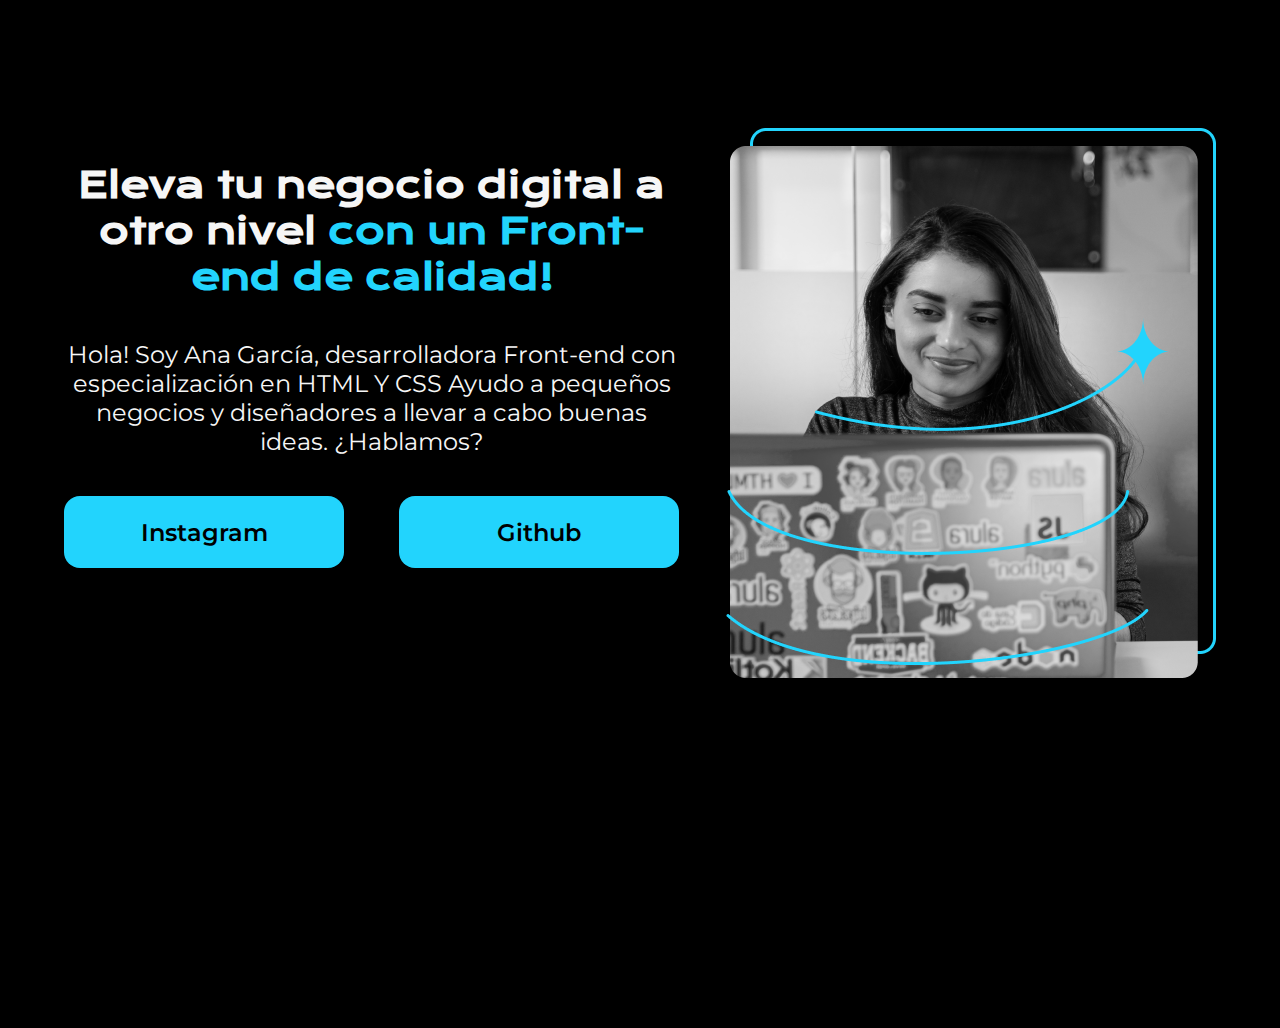
==== index.html @ aa78032e "primera carga de pagina html" ====
<!DOCTYPE html>
<html lang="es-Es">
<head>
    <meta charset="UTF-8">
    <meta name="viewport" content="width=device-width, initial-scale=1.0">
    <title>Portafolio</title>
    <link rel="stylesheet" href="style.css">
</head>
<body>
    <header></header>
    <main class="principal">
        <section class="principal_seccion">
            <h1>Eleva tu negocio digital a otro nivel <strong class="titulo-color">con un Front-end de calidad!</strong></h1>
            <p>
                Hola! Soy Ana García, desarrolladora Front-end con 
                especialización en HTML Y CSS Ayudo a pequeños 
                negocios y diseñadores a llevar a cabo buenas ideas. ¿Hablamos?
            </p>
            <div class="principal_enlaces">
                <a href="https://instagram.com">Instagram</a>
                <a href="https://github.com/jeshua2829">Github</a>
            </div>
        </section> 
        <img src="sources/Imagem.png" alt="">
    </main>
    <footer></footer>
</body>
</html>
---- style.css ----
@import url('https://fonts.googleapis.com/css2?family=Krona+One&family=Montserrat:ital,wght@0,100..900;1,100..900&display=swap');
*{
    padding: 0;
    margin: 0;
}

body{

    background-color: #000000;
    color: #F6F6F6;
    height: 100vh;
    box-sizing: border-box;
}

h1{
    font-family: 'Krona one', sans-serif;
    font-size: 36px;
}

a{
    background-color: #22D4FD;
    color: #000000;
    width: 280px;
    padding: 21.5px 0;
    border-radius: 16px;
    font-weight: 600;
    text-decoration: none;
    font-size: 24px;
    font-family: 'Montserrat', sans-serif;
}

p{
    font-family: 'Montserrat', sans-serif;
    font-size: 24px;
}

.titulo-color{
    color: #22D4FD;
}
.principal{
    display: flex;
    text-align: center;
    margin: 10% 5%;
    justify-content: space-between;
    align-items: center;
}

.principal_seccion{
    width: 615px;
    height: 482px;
    display: flex;
    flex-direction: column;
    gap: 40px;
}
.principal_enlaces{
    display: flex;
    justify-content: space-between;
}
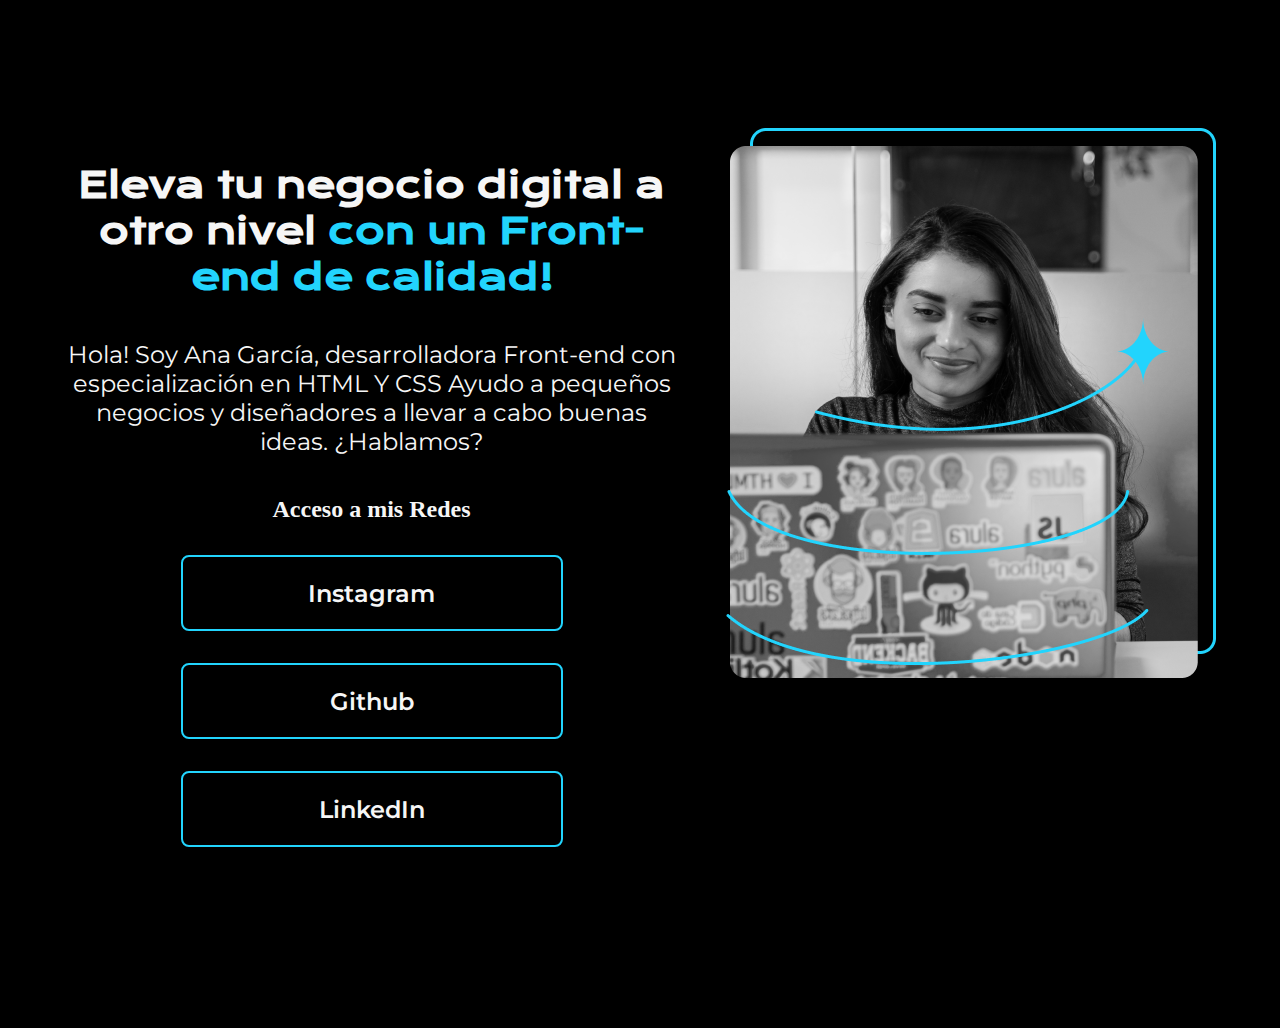
==== commit d1cc0490: "actualizacion de botones y subtitulo" ====
--- a/index.html
+++ b/index.html
@@ -17,8 +17,10 @@
                 negocios y diseñadores a llevar a cabo buenas ideas. ¿Hablamos?
             </p>
             <div class="principal_enlaces">
+                <h2 class="pincipal_enlaces_titulo">Acceso a mis Redes</h2>
                 <a href="https://instagram.com">Instagram</a>
-                <a href="https://github.com/jeshua2829">Github</a>
+                <a href="https://github.com">Github</a>
+                <a href="https://www.linkedin.com">LinkedIn</a>
             </div>
         </section> 
         <img src="sources/Imagem.png" alt="">
--- a/style.css
+++ b/style.css
@@ -18,15 +18,15 @@
 }
 
 a{
-    background-color: #22D4FD;
-    color: #000000;
-    width: 280px;
+    color: #F6F6F6;
+    width: 378px;
     padding: 21.5px 0;
-    border-radius: 16px;
+    border-radius: 8px;
     font-weight: 600;
     text-decoration: none;
     font-size: 24px;
     font-family: 'Montserrat', sans-serif;
+    border: 2px solid #22D4FD;
 }
 
 p{
@@ -55,4 +55,12 @@
 .principal_enlaces{
     display: flex;
     justify-content: space-between;
+    flex-direction: column;
+    align-items: center;
+    gap: 32px;
+}
+.pincipal_enlaces_subtitulo{
+    font-family: 'Krona one', sans-serif;
+    font-size: 24px;
+    font-weight: 400;
 }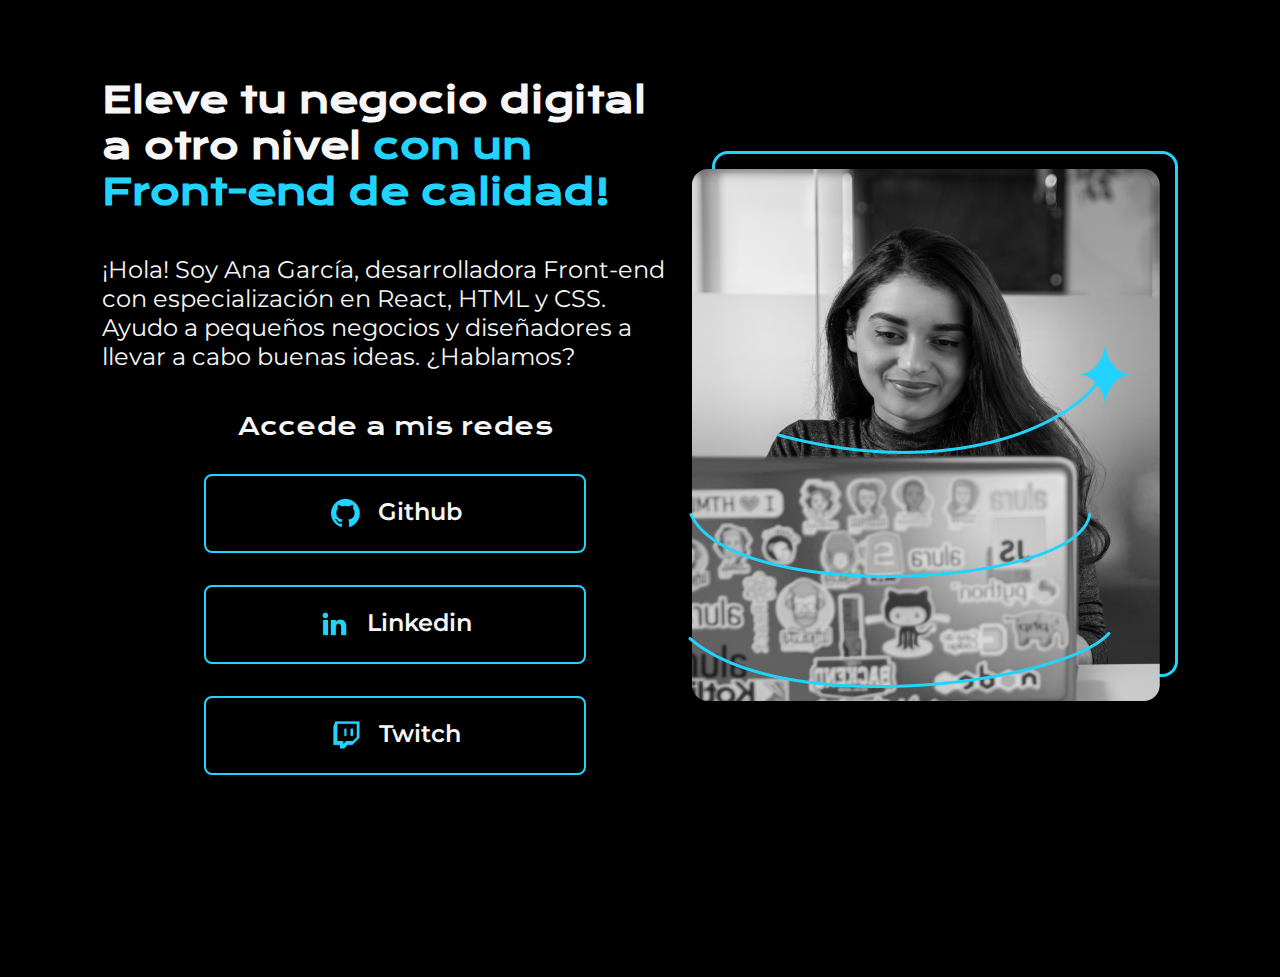
==== commit 06d384c2: "acomodando iconos y agregando accion hover" ====
--- a/index.html
+++ b/index.html
@@ -6,24 +6,39 @@
     <title>Portafolio</title>
     <link rel="stylesheet" href="style.css">
 </head>
+</head>
 <body>
     <header></header>
-    <main class="principal">
-        <section class="principal_seccion">
-            <h1>Eleva tu negocio digital a otro nivel <strong class="titulo-color">con un Front-end de calidad!</strong></h1>
-            <p>
-                Hola! Soy Ana García, desarrolladora Front-end con 
-                especialización en HTML Y CSS Ayudo a pequeños 
-                negocios y diseñadores a llevar a cabo buenas ideas. ¿Hablamos?
-            </p>
-            <div class="principal_enlaces">
-                <h2 class="pincipal_enlaces_titulo">Acceso a mis Redes</h2>
-                <a href="https://instagram.com">Instagram</a>
-                <a href="https://github.com">Github</a>
-                <a href="https://www.linkedin.com">LinkedIn</a>
-            </div>
-        </section> 
-        <img src="sources/Imagem.png" alt="">
+    <main class="presentacion">
+        <section class="presentacion__contenido">
+            <h1 class="presentacion__contenido__titulo">
+                Eleve tu negocio digital a otro nivel 
+                <strong class="titulo-destaque">con un Front-end de calidad!
+                </strong></h1>
+                <p class="presentacion__contenido__texto">¡Hola! Soy Ana García, desarrolladora Front-end con
+                    especialización en React, HTML y CSS. Ayudo a pequeños
+                    negocios y diseñadores a llevar a cabo buenas ideas.
+                    ¿Hablamos?
+
+                </p>
+                <div class="presentacion__enlaces">
+                    <h2 class="presentacion__enlaces__subtitulo">Accede a mis redes</h2>
+                    <a class="presentacion__enlaces__link" href="https://github.com/">
+                        <img src="./sources/github.png">
+                        Github
+                    </a>
+                    <a class="presentacion__enlaces__link" href="https://linkedin.com/in/">
+                        <img src="./sources/linkedin.png">
+                        Linkedin
+                    </a>
+                    <a class="presentacion__enlaces__link" href="https://twitch.tv/">
+                        <img src="./sources/twitch.png">
+                        Twitch
+                    </a>
+                </div>
+               
+        </section>
+            <img src="./sources/Imagem.png" alt="Foto de Ana García desarrolando un proyecto">
     </main>
     <footer></footer>
 </body>
--- a/style.css
+++ b/style.css
@@ -5,62 +5,73 @@
 }
 
 body{
-
+    height: 100vh;
+    box-sizing: border-box;
     background-color: #000000;
     color: #F6F6F6;
-    height: 100vh;
-    box-sizing: border-box;
 }
 
-h1{
-    font-family: 'Krona one', sans-serif;
-    font-size: 36px;
+
+.titulo-destaque {
+    color: #22D4FD; ;
 }
 
-a{
-    color: #F6F6F6;
-    width: 378px;
-    padding: 21.5px 0;
-    border-radius: 8px;
-    font-weight: 600;
-    text-decoration: none;
-    font-size: 24px;
-    font-family: 'Montserrat', sans-serif;
-    border: 2px solid #22D4FD;
+.presentacion {
+    margin: 6% 8%;
+    display: flex;
+    align-items: center;
+    justify-content: space-between;
 }
 
-p{
-    font-family: 'Montserrat', sans-serif;
-    font-size: 24px;
-}
-
-.titulo-color{
-    color: #22D4FD;
-}
-.principal{
-    display: flex;
-    text-align: center;
-    margin: 10% 5%;
-    justify-content: space-between;
-    align-items: center;
-}
-
-.principal_seccion{
+.presentacion__contenido{
     width: 615px;
-    height: 482px;
     display: flex;
     flex-direction: column;
     gap: 40px;
 }
-.principal_enlaces{
+
+.presentacion__contenido__titulo{
+    font-size: 36px;
+    font-family: 'Krona One', sans-serif;
+}
+
+.presentacion__contenido__texto{
+    font-size: 24px;
+    font-family: 'Montserrat', sans-serif;
+}
+
+.presentacion__enlaces{
     display: flex;
+    flex-direction: column;
     justify-content: space-between;
-    flex-direction: column;
     align-items: center;
     gap: 32px;
 }
-.pincipal_enlaces_subtitulo{
-    font-family: 'Krona one', sans-serif;
+
+.presentacion__enlaces__subtitulo{
+    font-family: 'Krona One', sans-serif;
+    font-weight: 400;
     font-size: 24px;
-    font-weight: 400;
+}
+
+.presentacion__enlaces__link{
+      /* background-color: #22D4FD; */
+      display: flex;
+      justify-content: center;
+      gap: 16px;
+      border: 2px solid #22D4FD;
+      width: 378px;
+      text-align: center;
+      border-radius: 8px;
+      font-size: 24px;
+      font-weight: 600;
+      padding: 21.5px 0;
+      text-decoration: none;
+      color: #F6F6F6;
+      font-family: 'Montserrat', sans-serif;
+}
+
+.presentacion__enlaces__link:hover{
+    background-color: #272727;
+    border: 5px inset #22D4FD;
 }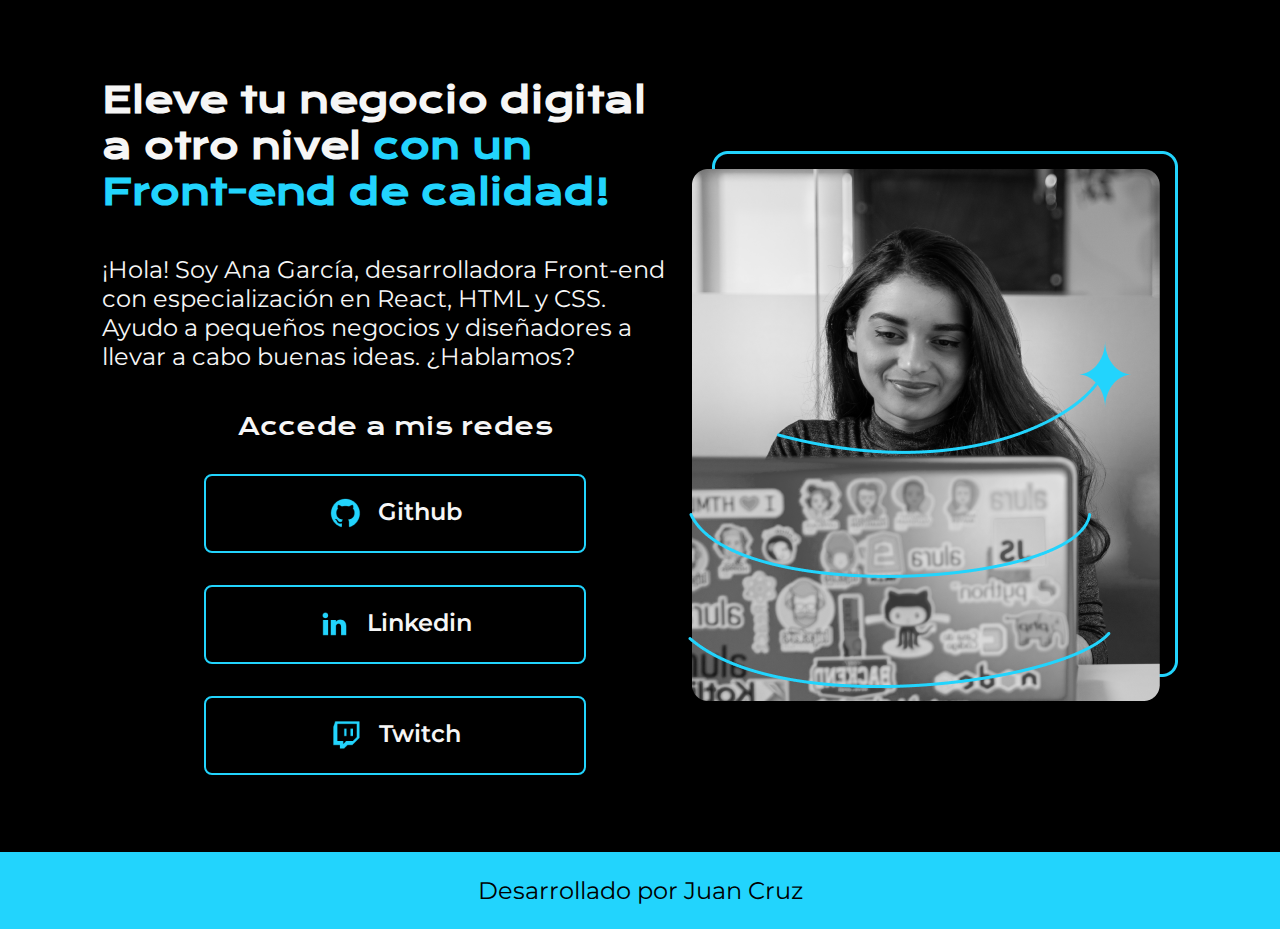
==== commit 6483e606: "agregando el footer" ====
--- a/index.html
+++ b/index.html
@@ -40,6 +40,8 @@
         </section>
             <img src="./sources/Imagem.png" alt="Foto de Ana García desarrolando un proyecto">
     </main>
-    <footer></footer>
+    <footer class="footer">
+        <p>Desarrollado por Juan Cruz</p>
+    </footer>
 </body>
 </html>--- a/style.css
+++ b/style.css
@@ -5,7 +5,6 @@
 }
 
 body{
-    height: 100vh;
     box-sizing: border-box;
     background-color: #000000;
     color: #F6F6F6;
@@ -74,4 +73,14 @@
 .presentacion__enlaces__link:hover{
     background-color: #272727;
     border: 5px inset #22D4FD;
+}
+
+footer{
+    background-color: #22D4FD;
+    padding: 24px;
+    color: #000000;
+    text-align: center;
+    font-family: 'Montserrat', sans-serif;
+    font-size: 24px;
+    font-weight: 400px;
 }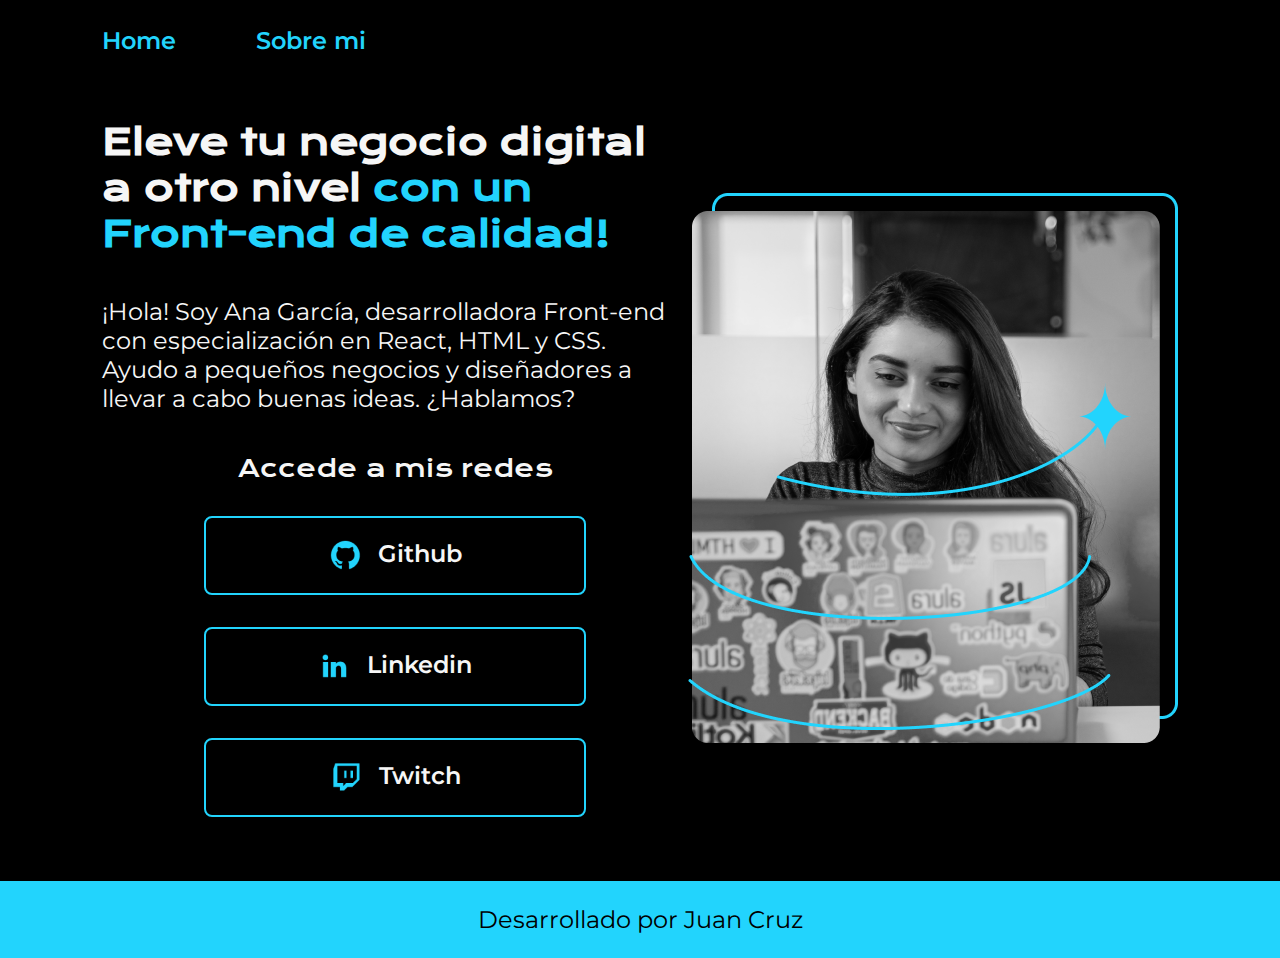
==== commit 9cbd5399: "Agregando header y modificando styles" ====
--- a/index.html
+++ b/index.html
@@ -4,11 +4,16 @@
     <meta charset="UTF-8">
     <meta name="viewport" content="width=device-width, initial-scale=1.0">
     <title>Portafolio</title>
-    <link rel="stylesheet" href="style.css">
+    <link rel="stylesheet" href="styles/style.css">
 </head>
 </head>
 <body>
-    <header></header>
+    <header class="header">
+        <nav class="header_menu">
+            <a class="header_menu_link" href="index.html">Home</a>
+            <a class="header_menu_link" href="about.html">Sobre mi</a>
+        </nav>
+    </header>
     <main class="presentacion">
         <section class="presentacion__contenido">
             <h1 class="presentacion__contenido__titulo">
--- a/styles/style.css
+++ b/styles/style.css
@@ -0,0 +1,103 @@
+@import url('https://fonts.googleapis.com/css2?family=Krona+One&family=Montserrat:ital,wght@0,100..900;1,100..900&display=swap');
+*{
+    padding: 0;
+    margin: 0;
+}
+
+body{
+    box-sizing: border-box;
+    background-color: #000000;
+    color: #F6F6F6;
+}
+
+.header{
+    padding: 2% 0% 0% 8%;
+}
+
+.header_menu{
+    display: flex;
+    gap: 80px;
+}
+
+.header_menu_link{
+    font-family: 'Montserrat', sans-serif;
+    font-size: 24px;
+    font-weight: 600;
+    color: #22D4FD;
+    text-decoration: none;
+    
+}
+
+.presentacion {
+    padding: 5% 8%;
+    display: flex;
+    align-items: center;
+    justify-content: space-between;
+}
+
+.presentacion__contenido{
+    width: 615px;
+    display: flex;
+    flex-direction: column;
+    gap: 40px;
+}
+
+.presentacion__contenido__titulo{
+    font-size: 36px;
+    font-family: 'Krona One', sans-serif;
+}
+
+.titulo-destaque {
+    color: #22D4FD;
+}
+
+.presentacion__contenido__texto{
+    font-size: 24px;
+    font-family: 'Montserrat', sans-serif;
+}
+
+.presentacion__enlaces{
+    display: flex;
+    flex-direction: column;
+    justify-content: space-between;
+    align-items: center;
+    gap: 32px;
+}
+
+.presentacion__enlaces__subtitulo{
+    font-family: 'Krona One', sans-serif;
+    font-weight: 400;
+    font-size: 24px;
+}
+
+.presentacion__enlaces__link{
+      /* background-color: #22D4FD; */
+      display: flex;
+      justify-content: center;
+      gap: 16px;
+      border: 2px solid #22D4FD;
+      width: 378px;
+      text-align: center;
+      border-radius: 8px;
+      font-size: 24px;
+      font-weight: 600;
+      padding: 21.5px 0;
+      text-decoration: none;
+      color: #F6F6F6;
+      font-family: 'Montserrat', sans-serif;
+}
+
+.presentacion__enlaces__link:hover{
+    background-color: #272727;
+    border: 5px inset #22D4FD;
+}
+
+footer{
+    background-color: #22D4FD;
+    padding: 24px;
+    color: #000000;
+    text-align: center;
+    font-family: 'Montserrat', sans-serif;
+    font-size: 24px;
+    font-weight: 400;
+}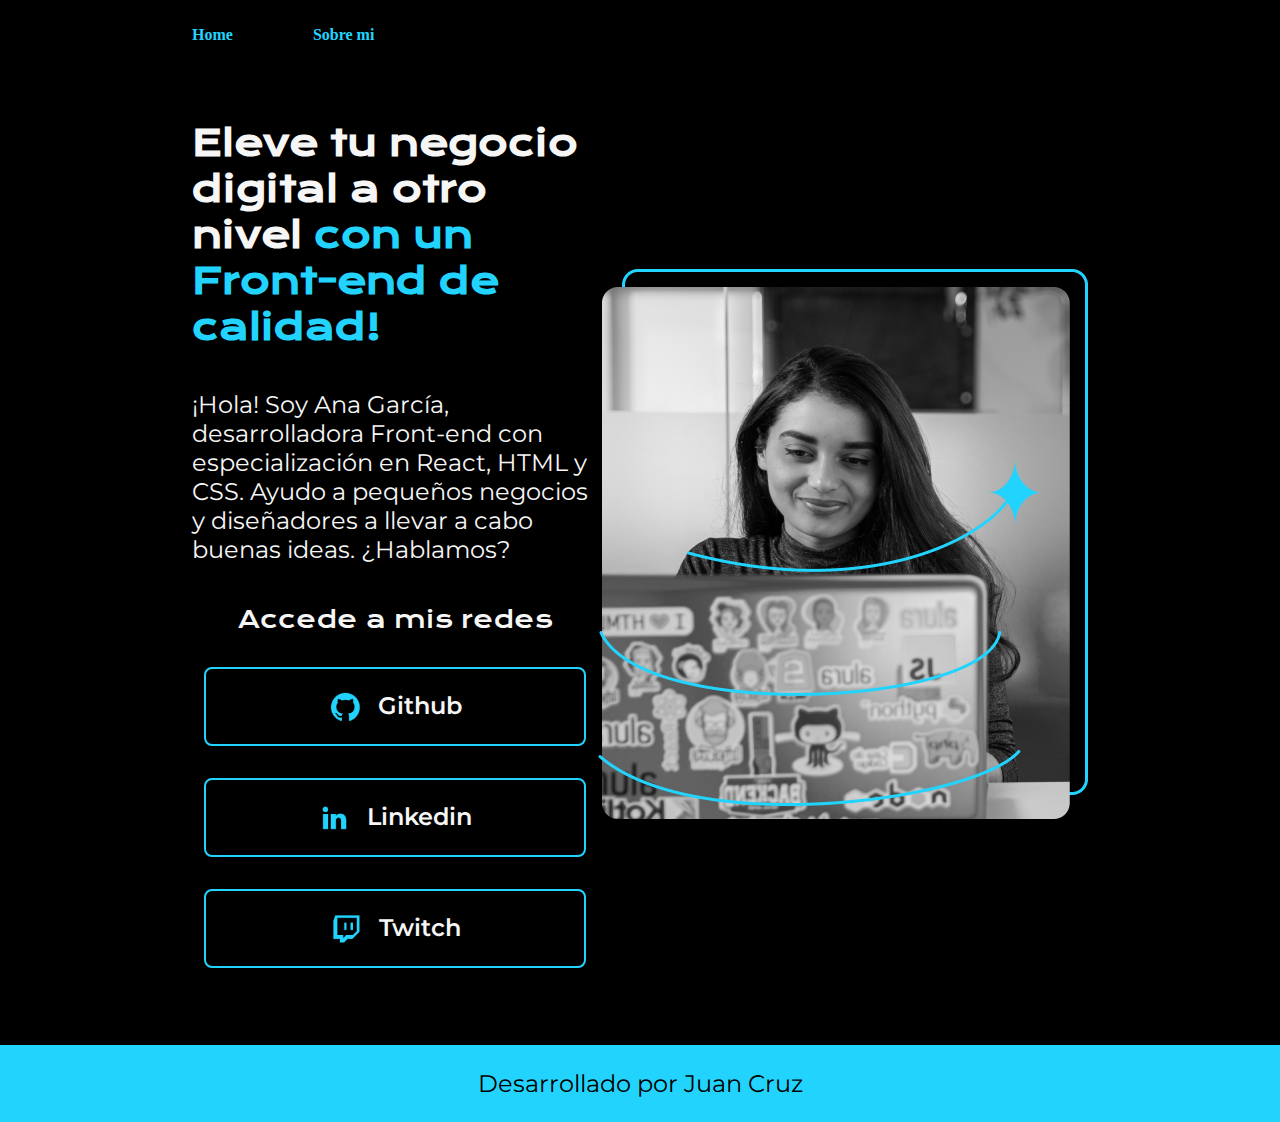
==== commit 537d37e4: "agregando variables css y declarandolas" ====
--- a/index.html
+++ b/index.html
@@ -24,7 +24,6 @@
                     especialización en React, HTML y CSS. Ayudo a pequeños
                     negocios y diseñadores a llevar a cabo buenas ideas.
                     ¿Hablamos?
-
                 </p>
                 <div class="presentacion__enlaces">
                     <h2 class="presentacion__enlaces__subtitulo">Accede a mis redes</h2>
--- a/styles/style.css
+++ b/styles/style.css
@@ -1,4 +1,15 @@
 @import url('https://fonts.googleapis.com/css2?family=Krona+One&family=Montserrat:ital,wght@0,100..900;1,100..900&display=swap');
+
+:root{
+    --color-primario: #000000;
+    --color-secundario: #F6F6F6;
+    --color-terciario: #22D4FD;
+    --color-hover: #272727;
+
+    --fuente-montserrat: 'Montserrat', sans-serif;
+    --fuente-krona: 'Krona One', sans-serif;
+}
+
 *{
     padding: 0;
     margin: 0;
@@ -6,12 +17,12 @@
 
 body{
     box-sizing: border-box;
-    background-color: #000000;
-    color: #F6F6F6;
+    background-color: var(--color-primario);
+    color: var(--color-secundario);
 }
 
 .header{
-    padding: 2% 0% 0% 8%;
+    padding: 2% 0% 0% 15%;
 }
 
 .header_menu{
@@ -20,16 +31,16 @@
 }
 
 .header_menu_link{
-    font-family: 'Montserrat', sans-serif;
+    font-family: var(--fuente-montserrat)
     font-size: 24px;
     font-weight: 600;
-    color: #22D4FD;
+    color: var(--color-terciario);
     text-decoration: none;
     
 }
 
 .presentacion {
-    padding: 5% 8%;
+    padding: 6% 15%;
     display: flex;
     align-items: center;
     justify-content: space-between;
@@ -44,16 +55,16 @@
 
 .presentacion__contenido__titulo{
     font-size: 36px;
-    font-family: 'Krona One', sans-serif;
+    font-family: var(--fuente-krona);
 }
 
 .titulo-destaque {
-    color: #22D4FD;
+    color: var(--color-terciario);
 }
 
 .presentacion__contenido__texto{
     font-size: 24px;
-    font-family: 'Montserrat', sans-serif;
+    font-family: var(--fuente-montserrat)
 }
 
 .presentacion__enlaces{
@@ -65,7 +76,7 @@
 }
 
 .presentacion__enlaces__subtitulo{
-    font-family: 'Krona One', sans-serif;
+    font-family: var(--fuente-krona);
     font-weight: 400;
     font-size: 24px;
 }
@@ -75,7 +86,7 @@
       display: flex;
       justify-content: center;
       gap: 16px;
-      border: 2px solid #22D4FD;
+      border: 2px solid var(--color-terciario);
       width: 378px;
       text-align: center;
       border-radius: 8px;
@@ -83,21 +94,21 @@
       font-weight: 600;
       padding: 21.5px 0;
       text-decoration: none;
-      color: #F6F6F6;
-      font-family: 'Montserrat', sans-serif;
+      color: var(--color-secundario);
+      font-family: var(--fuente-montserrat);
 }
 
 .presentacion__enlaces__link:hover{
-    background-color: #272727;
-    border: 5px inset #22D4FD;
+    background-color: var(--color-hover);
+    border: 5px inset var(--color-terciario);
 }
 
 footer{
-    background-color: #22D4FD;
+    background-color: var(--color-terciario);
     padding: 24px;
-    color: #000000;
+    color: var(--color-primario);
     text-align: center;
-    font-family: 'Montserrat', sans-serif;
+    font-family: var(--fuente-montserrat);
     font-size: 24px;
     font-weight: 400;
 }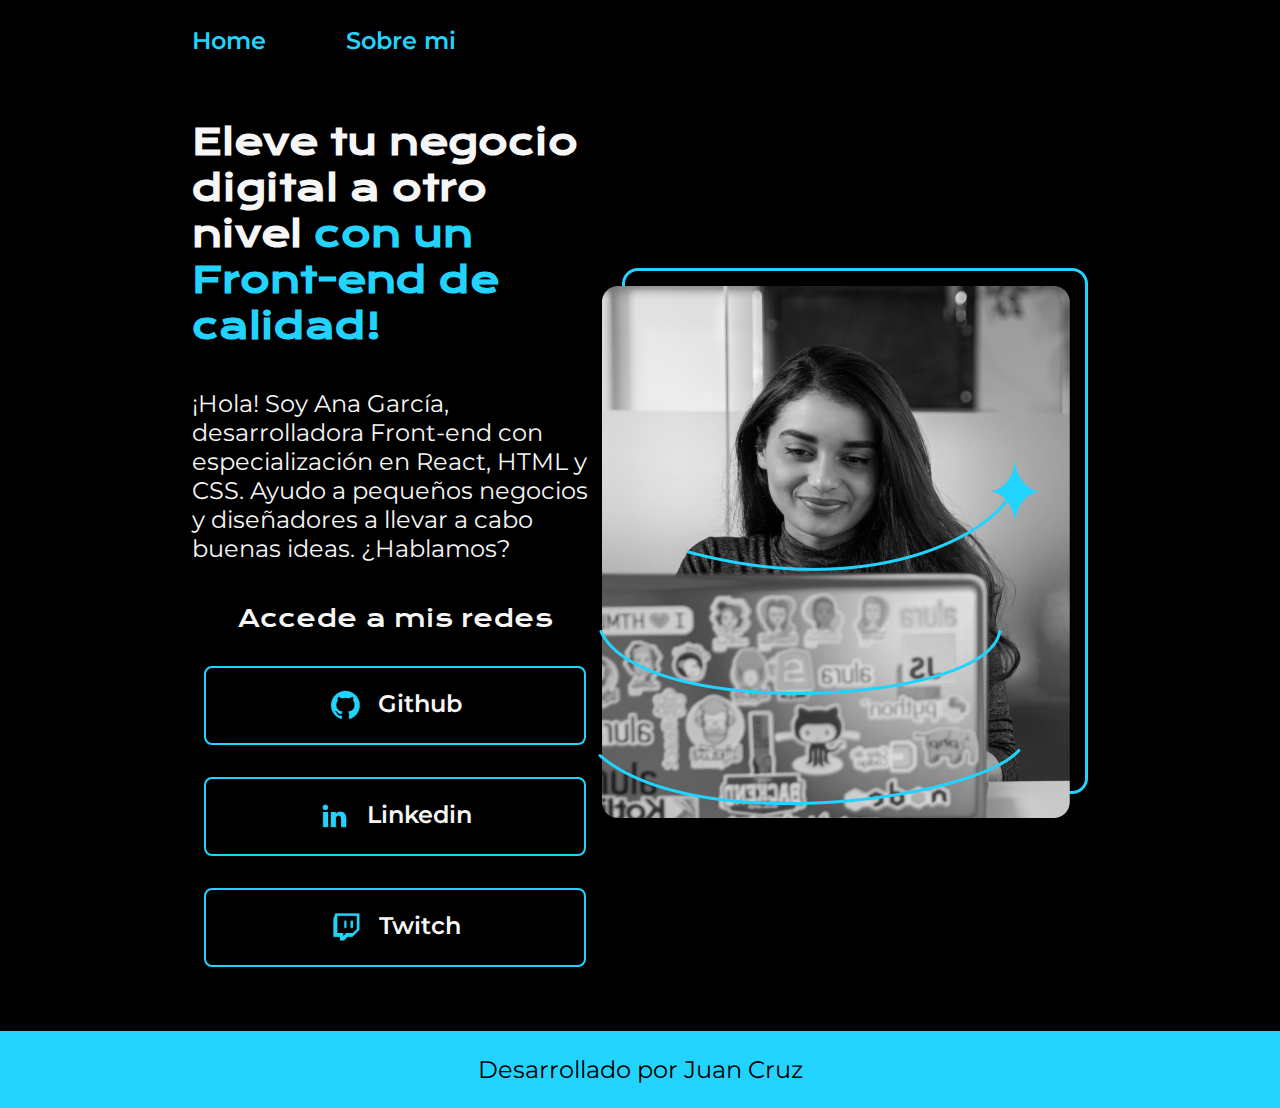
==== commit e7a1e164: "agregando clase a la etiqueta main" ====
--- a/index.html
+++ b/index.html
@@ -9,9 +9,9 @@
 </head>
 <body>
     <header class="header">
-        <nav class="header_menu">
-            <a class="header_menu_link" href="index.html">Home</a>
-            <a class="header_menu_link" href="about.html">Sobre mi</a>
+        <nav class="header__menu">
+            <a class="header__menu__link" href="index.html">Home</a>
+            <a class="header__menu__link" href="about.html">Sobre mi</a>
         </nav>
     </header>
     <main class="presentacion">
--- a/styles/style.css
+++ b/styles/style.css
@@ -1,18 +1,19 @@
-@import url('https://fonts.googleapis.com/css2?family=Krona+One&family=Montserrat:ital,wght@0,100..900;1,100..900&display=swap');
+@import url('https://fonts.googleapis.com/css2?family=Krona+One&family=Montserrat:wght@400;600&display=swap');
 
-:root{
+
+:root {
     --color-primario: #000000;
     --color-secundario: #F6F6F6;
     --color-terciario: #22D4FD;
     --color-hover: #272727;
 
+    --fuente-krona: 'Krona One', sans-serif;
     --fuente-montserrat: 'Montserrat', sans-serif;
-    --fuente-krona: 'Krona One', sans-serif;
 }
 
-*{
+* {
     padding: 0;
-    margin: 0;
+    margin:0;
 }
 
 body{
@@ -25,22 +26,21 @@
     padding: 2% 0% 0% 15%;
 }
 
-.header_menu{
+.header__menu{
     display: flex;
     gap: 80px;
 }
 
-.header_menu_link{
-    font-family: var(--fuente-montserrat)
+.header__menu__link{
+    font-family: var(--fuente-montserrat);
     font-size: 24px;
     font-weight: 600;
     color: var(--color-terciario);
     text-decoration: none;
-    
 }
 
 .presentacion {
-    padding: 6% 15%;
+    padding: 5% 15%;
     display: flex;
     align-items: center;
     justify-content: space-between;
@@ -59,12 +59,12 @@
 }
 
 .titulo-destaque {
-    color: var(--color-terciario);
+    color: var(--color-terciario); ;
 }
 
 .presentacion__contenido__texto{
     font-size: 24px;
-    font-family: var(--fuente-montserrat)
+    font-family: var(--fuente-montserrat);
 }
 
 .presentacion__enlaces{
@@ -80,9 +80,7 @@
     font-weight: 400;
     font-size: 24px;
 }
-
 .presentacion__enlaces__link{
-      /* background-color: #22D4FD; */
       display: flex;
       justify-content: center;
       gap: 16px;
@@ -100,15 +98,14 @@
 
 .presentacion__enlaces__link:hover{
     background-color: var(--color-hover);
-    border: 5px inset var(--color-terciario);
 }
 
-footer{
+.footer{
+    color:var(--color-primario);
     background-color: var(--color-terciario);
     padding: 24px;
-    color: var(--color-primario);
     text-align: center;
     font-family: var(--fuente-montserrat);
     font-size: 24px;
     font-weight: 400;
-}+}
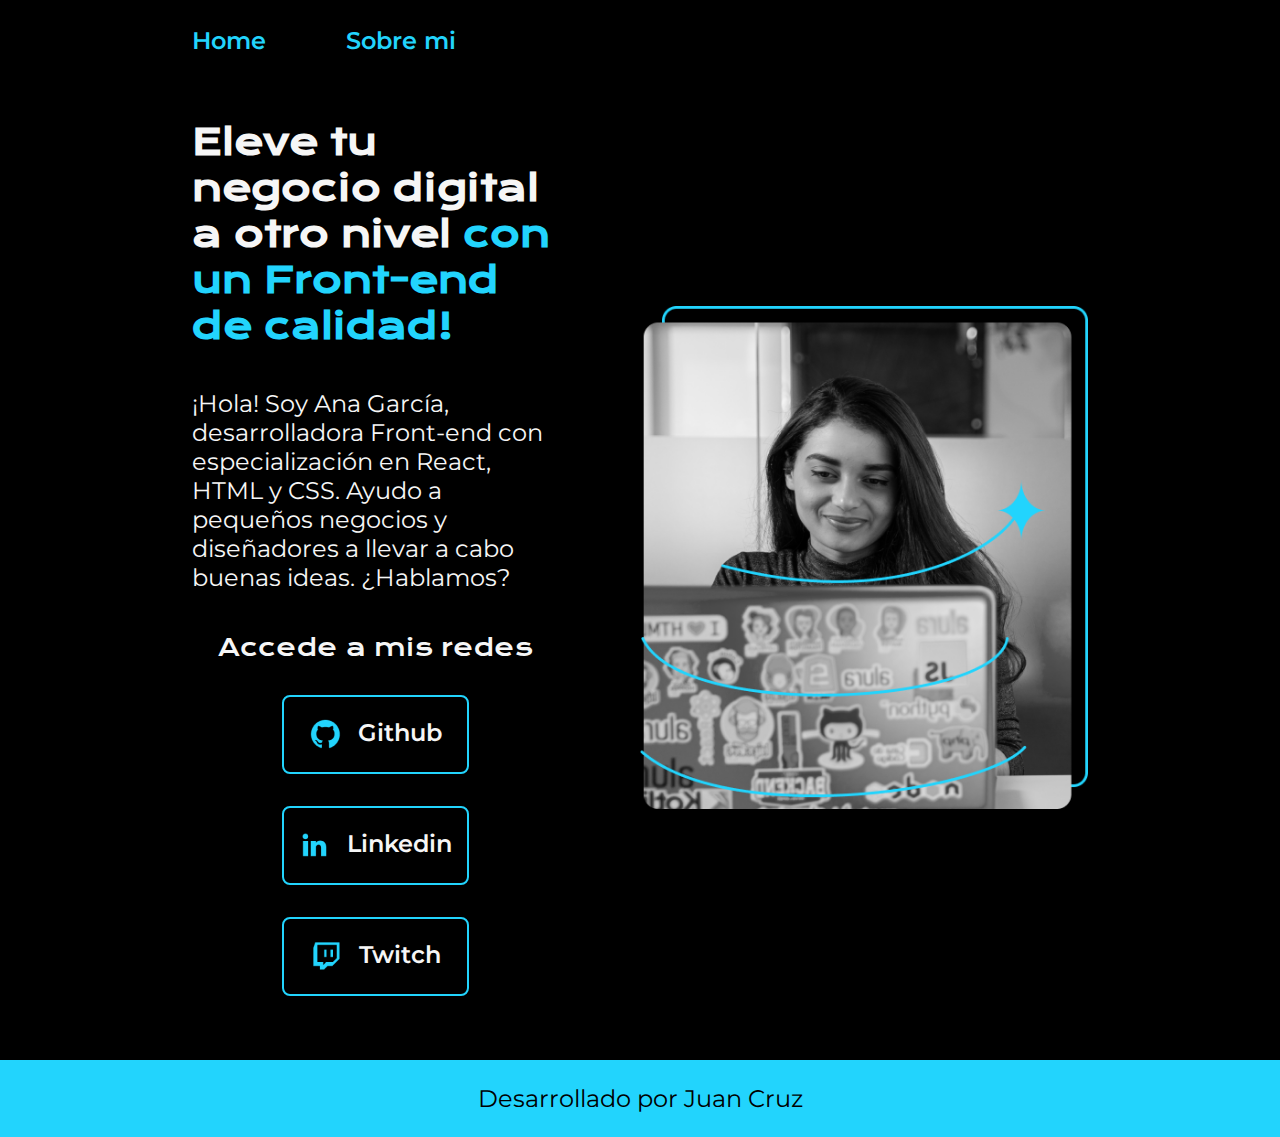
==== commit bf436fcf: "haciendo responsivo la pagina" ====
--- a/index.html
+++ b/index.html
@@ -42,7 +42,7 @@
                 </div>
                
         </section>
-            <img src="./sources/Imagem.png" alt="Foto de Ana García desarrolando un proyecto">
+            <img src="./sources/Imagem.png" class="presentacion__imagen" alt="Foto de Ana García desarrolando un proyecto">
     </main>
     <footer class="footer">
         <p>Desarrollado por Juan Cruz</p>
--- a/styles/style.css
+++ b/styles/style.css
@@ -33,7 +33,7 @@
 
 .header__menu__link{
     font-family: var(--fuente-montserrat);
-    font-size: 24px;
+    font-size: 1.5rem;
     font-weight: 600;
     color: var(--color-terciario);
     text-decoration: none;
@@ -44,17 +44,18 @@
     display: flex;
     align-items: center;
     justify-content: space-between;
+    gap: 82px;
 }
 
 .presentacion__contenido{
-    width: 615px;
+    width: 50%;
     display: flex;
     flex-direction: column;
     gap: 40px;
 }
 
 .presentacion__contenido__titulo{
-    font-size: 36px;
+    font-size: 2.25rem;
     font-family: var(--fuente-krona);
 }
 
@@ -63,7 +64,7 @@
 }
 
 .presentacion__contenido__texto{
-    font-size: 24px;
+    font-size: 1.5rem;
     font-family: var(--fuente-montserrat);
 }
 
@@ -78,17 +79,17 @@
 .presentacion__enlaces__subtitulo{
     font-family: var(--fuente-krona);
     font-weight: 400;
-    font-size: 24px;
+    font-size: 1.5rem;
 }
 .presentacion__enlaces__link{
       display: flex;
       justify-content: center;
       gap: 16px;
       border: 2px solid var(--color-terciario);
-      width: 378px;
+      width: 50%;
       text-align: center;
       border-radius: 8px;
-      font-size: 24px;
+      font-size: 1.5rem;
       font-weight: 600;
       padding: 21.5px 0;
       text-decoration: none;
@@ -100,12 +101,36 @@
     background-color: var(--color-hover);
 }
 
+.presentacion__imagen{
+    width: 50%;
+}
+
 .footer{
     color:var(--color-primario);
     background-color: var(--color-terciario);
     padding: 24px;
     text-align: center;
     font-family: var(--fuente-montserrat);
-    font-size: 24px;
+    font-size: 1.5rem;
     font-weight: 400;
 }
+
+@media (max-width:1200px){  
+    
+    .header{
+        padding: 10%;
+    }
+
+    .header__menu{
+        justify-content: center;
+    }
+
+    .presentacion{
+        flex-direction: column-reverse;
+        padding: 5%;
+    }
+
+    .presentacion__contenido{
+        width: auto;
+    }
+}